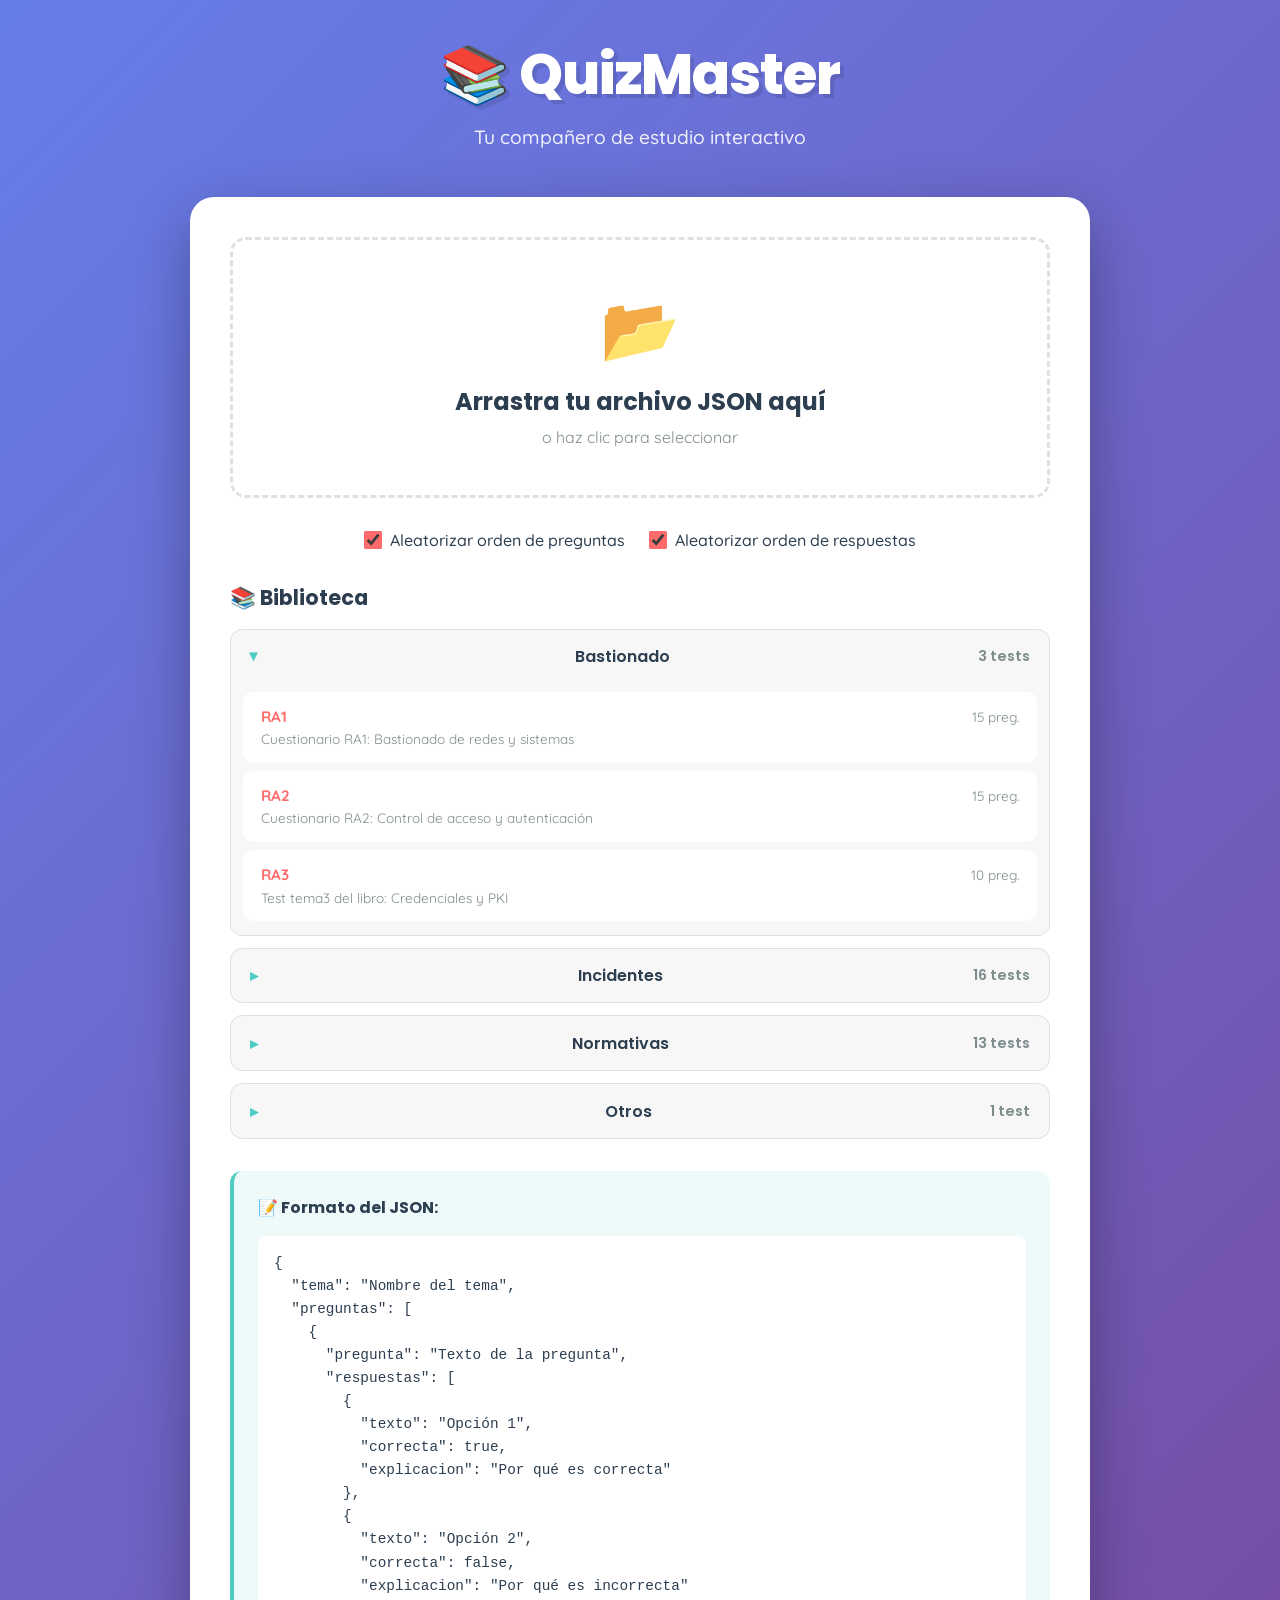
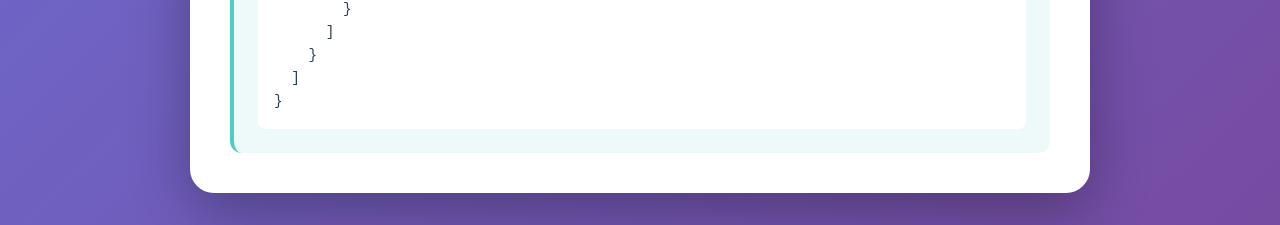
==== index.html @ 3b6802d4 "feat: catalogo de quizzes" ====
<!DOCTYPE html>
<html lang="es">

<head>
    <meta charset="UTF-8">
    <meta name="viewport" content="width=device-width, initial-scale=1.0">
    <title>QuizMaster - App de Estudio</title>
    <link href="fonts/fonts.css" rel="stylesheet">
    <style>
        * {
            margin: 0;
            padding: 0;
            box-sizing: border-box;
        }

        :root {
            --primary: #FF6B6B;
            --secondary: #4ECDC4;
            --accent: #FFE66D;
            --success: #95E1D3;
            --error: #FF6B9D;
            --bg: #F7F7F7;
            --card-bg: #FFFFFF;
            --text: #2C3E50;
            --text-light: #7F8C8D;
            --border: #E0E0E0;
        }

        body {
            font-family: 'Quicksand', sans-serif;
            background: linear-gradient(135deg, #667eea 0%, #764ba2 100%);
            min-height: 100vh;
            padding: 2rem;
            color: var(--text);
        }

        .container {
            max-width: 900px;
            margin: 0 auto;
        }

        .header {
            text-align: center;
            margin-bottom: 3rem;
            animation: fadeInDown 0.6s ease-out;
        }

        .header h1 {
            font-family: 'Poppins', sans-serif;
            font-size: 3.5rem;
            font-weight: 800;
            color: white;
            text-shadow: 4px 4px 0px rgba(0, 0, 0, 0.1);
            letter-spacing: -1px;
            margin-bottom: 0.5rem;
        }

        .header p {
            color: rgba(255, 255, 255, 0.9);
            font-size: 1.2rem;
            font-weight: 500;
        }

        .card {
            background: var(--card-bg);
            border-radius: 24px;
            padding: 2.5rem;
            box-shadow: 0 20px 60px rgba(0, 0, 0, 0.3);
            animation: fadeInUp 0.6s ease-out;
            animation-delay: 0.2s;
            animation-fill-mode: both;
        }

        .upload-zone {
            text-align: center;
            padding: 3rem 2rem;
            border: 3px dashed var(--border);
            border-radius: 16px;
            transition: all 0.3s ease;
            cursor: pointer;
            margin-bottom: 2rem;
        }

        .upload-zone:hover {
            border-color: var(--primary);
            background: rgba(255, 107, 107, 0.05);
            transform: translateY(-2px);
        }

        .upload-zone.dragover {
            border-color: var(--secondary);
            background: rgba(78, 205, 196, 0.1);
            transform: scale(1.02);
        }

        .upload-icon {
            font-size: 4rem;
            margin-bottom: 1rem;
        }

        .upload-zone h3 {
            font-family: 'Poppins', sans-serif;
            color: var(--text);
            margin-bottom: 0.5rem;
            font-size: 1.5rem;
        }

        .upload-zone p {
            color: var(--text-light);
            font-size: 1rem;
        }

        input[type="file"] {
            display: none;
        }

        .upload-options {
            display: flex;
            flex-wrap: wrap;
            gap: 1.5rem;
            justify-content: center;
            align-items: center;
            margin-bottom: 2rem;
        }

        .upload-options label {
            display: inline-flex;
            align-items: center;
            gap: 0.5rem;
            font-weight: 500;
            color: var(--text);
            cursor: pointer;
            user-select: none;
        }

        .upload-options input[type="checkbox"] {
            width: 18px;
            height: 18px;
            cursor: pointer;
            accent-color: var(--primary);
        }

        .tema-info {
            background: linear-gradient(135deg, var(--accent) 0%, var(--secondary) 100%);
            padding: 1.5rem;
            border-radius: 16px;
            margin-bottom: 2rem;
            animation: slideIn 0.5s ease-out;
        }

        .tema-info h2 {
            font-family: 'Poppins', sans-serif;
            color: var(--text);
            font-size: 1.8rem;
            margin-bottom: 0.5rem;
        }

        .tema-info p {
            color: var(--text);
            font-weight: 500;
        }

        .question-container {
            margin-bottom: 2rem;
        }

        .question-header {
            display: flex;
            justify-content: space-between;
            align-items: center;
            margin-bottom: 1.5rem;
        }

        .question-number {
            background: linear-gradient(135deg, var(--primary), var(--error));
            color: white;
            padding: 0.5rem 1.5rem;
            border-radius: 50px;
            font-weight: 700;
            font-family: 'Poppins', sans-serif;
        }

        .question-text {
            font-size: 1.4rem;
            font-weight: 600;
            margin-bottom: 2rem;
            line-height: 1.6;
            color: var(--text);
        }

        .answers {
            display: grid;
            gap: 1rem;
        }

        .answer-btn {
            background: var(--bg);
            border: 3px solid transparent;
            padding: 1.5rem;
            border-radius: 16px;
            cursor: pointer;
            transition: all 0.3s ease;
            text-align: left;
            font-size: 1.1rem;
            font-weight: 500;
            color: var(--text);
            position: relative;
            overflow: hidden;
        }

        .answer-btn::before {
            content: '';
            position: absolute;
            top: 0;
            left: -100%;
            width: 100%;
            height: 100%;
            background: linear-gradient(90deg, transparent, rgba(255, 255, 255, 0.4), transparent);
            transition: left 0.5s;
        }

        .answer-btn:hover::before {
            left: 100%;
        }

        .answer-btn:hover {
            transform: translateX(8px);
            border-color: var(--secondary);
            box-shadow: 0 8px 24px rgba(78, 205, 196, 0.3);
        }

        .answer-btn.selected {
            border-color: var(--primary);
            background: rgba(255, 107, 107, 0.1);
        }

        .answer-btn.correct {
            border-color: var(--success);
            background: rgba(149, 225, 211, 0.2);
        }

        .answer-btn.incorrect {
            border-color: var(--error);
            background: rgba(255, 107, 157, 0.25);
        }

        .answer-btn.disabled {
            cursor: not-allowed;
            opacity: 0.7;
        }

        .explanation {
            margin-top: 1rem;
            padding: 1rem 1.5rem;
            border-radius: 12px;
            background: rgba(0, 0, 0, 0.03);
            font-size: 0.95rem;
            line-height: 1.6;
            animation: fadeIn 0.4s ease-out;
        }

        .explanation.correct-exp {
            border-left: 4px solid var(--success);
        }

        .explanation.incorrect-exp {
            border-left: 4px solid var(--error);
        }

        .navigation {
            display: flex;
            gap: 1rem;
            justify-content: space-between;
            margin-top: 2rem;
        }

        .btn {
            font-family: 'Poppins', sans-serif;
            padding: 1rem 2rem;
            border: none;
            border-radius: 50px;
            font-size: 1rem;
            font-weight: 700;
            cursor: pointer;
            transition: all 0.3s ease;
            text-transform: uppercase;
            letter-spacing: 0.5px;
        }

        .btn-primary {
            background: linear-gradient(135deg, var(--primary), var(--error));
            color: white;
            box-shadow: 0 8px 20px rgba(255, 107, 107, 0.4);
        }

        .btn-primary:hover {
            transform: translateY(-3px);
            box-shadow: 0 12px 28px rgba(255, 107, 107, 0.5);
        }

        .btn-secondary {
            background: var(--bg);
            color: var(--text);
            border: 2px solid var(--border);
        }

        .btn-secondary:hover {
            border-color: var(--secondary);
            background: rgba(78, 205, 196, 0.1);
            transform: translateY(-2px);
        }

        .btn:disabled {
            opacity: 0.5;
            cursor: not-allowed;
            transform: none !important;
        }

        .progress-bar {
            width: 100%;
            height: 12px;
            background: var(--bg);
            border-radius: 50px;
            overflow: hidden;
            margin-bottom: 2rem;
        }

        .progress-fill {
            height: 100%;
            background: linear-gradient(90deg, var(--secondary), var(--success));
            transition: width 0.5s ease;
            border-radius: 50px;
        }

        .review-container {
            animation: fadeIn 0.6s ease-out;
        }

        .review-header {
            text-align: center;
            margin-bottom: 2rem;
        }

        .review-header h2 {
            font-family: 'Poppins', sans-serif;
            font-size: 2.5rem;
            color: var(--text);
            margin-bottom: 1rem;
        }

        .score-display {
            display: flex;
            justify-content: center;
            gap: 2rem;
            margin-bottom: 3rem;
            flex-wrap: wrap;
        }

        .score-card {
            background: linear-gradient(135deg, var(--accent), var(--secondary));
            padding: 2rem;
            border-radius: 20px;
            text-align: center;
            min-width: 150px;
            box-shadow: 0 8px 24px rgba(0, 0, 0, 0.1);
            transform: scale(0.9);
            animation: popIn 0.5s ease-out forwards;
        }

        .score-card:nth-child(2) {
            animation-delay: 0.1s;
        }

        .score-card:nth-child(3) {
            animation-delay: 0.2s;
        }

        .score-number {
            font-family: 'Poppins', sans-serif;
            font-size: 3rem;
            font-weight: 800;
            color: var(--text);
        }

        .score-label {
            font-size: 1rem;
            font-weight: 600;
            color: var(--text);
            margin-top: 0.5rem;
        }

        .review-question {
            background: var(--bg);
            padding: 2rem;
            border-radius: 16px;
            margin-bottom: 1.5rem;
            border-left: 6px solid var(--border);
        }

        .review-question.correct-q {
            border-left-color: var(--success);
        }

        .review-question.incorrect-q {
            border-left-color: var(--error);
        }

        .review-question h4 {
            font-size: 1.2rem;
            margin-bottom: 1rem;
            color: var(--text);
        }

        .review-answers {
            margin-top: 1rem;
        }

        .review-answer {
            padding: 0.8rem 1.2rem;
            margin-bottom: 0.5rem;
            border-radius: 10px;
            background: white;
            border: 2px solid transparent;
        }

        .review-answer.was-selected {
            border-color: var(--primary);
            background: rgba(255, 107, 107, 0.1);
        }

        .review-answer.is-correct {
            border-color: var(--success);
            background: rgba(149, 225, 211, 0.15);
            font-weight: 600;
        }

        .review-answer.was-selected.is-correct {
            background: rgba(149, 225, 211, 0.3);
        }

        @keyframes fadeInDown {
            from {
                opacity: 0;
                transform: translateY(-30px);
            }

            to {
                opacity: 1;
                transform: translateY(0);
            }
        }

        @keyframes fadeInUp {
            from {
                opacity: 0;
                transform: translateY(30px);
            }

            to {
                opacity: 1;
                transform: translateY(0);
            }
        }

        @keyframes fadeIn {
            from {
                opacity: 0;
            }

            to {
                opacity: 1;
            }
        }

        @keyframes slideIn {
            from {
                opacity: 0;
                transform: translateX(-20px);
            }

            to {
                opacity: 1;
                transform: translateX(0);
            }
        }

        @keyframes popIn {
            from {
                transform: scale(0.8);
                opacity: 0;
            }

            to {
                transform: scale(1);
                opacity: 1;
            }
        }

        .library {
            margin-bottom: 2rem;
            animation: fadeIn 0.4s ease-out;
        }

        .library-title {
            font-family: 'Poppins', sans-serif;
            font-size: 1.3rem;
            color: var(--text);
            margin-bottom: 1rem;
        }

        .library-group {
            background: var(--bg);
            border-radius: 12px;
            margin-bottom: 0.75rem;
            overflow: hidden;
            border: 1px solid var(--border);
        }

        .library-group > summary {
            cursor: pointer;
            padding: 0.9rem 1.2rem;
            font-family: 'Poppins', sans-serif;
            font-weight: 600;
            color: var(--text);
            list-style: none;
            display: flex;
            align-items: center;
            justify-content: space-between;
            transition: background 0.2s ease;
        }

        .library-group > summary:hover {
            background: rgba(78, 205, 196, 0.08);
        }

        .library-group > summary::-webkit-details-marker {
            display: none;
        }

        .library-group > summary::before {
            content: '▸';
            margin-right: 0.6rem;
            color: var(--secondary);
            transition: transform 0.2s ease;
            display: inline-block;
        }

        .library-group[open] > summary::before {
            transform: rotate(90deg);
        }

        .library-group .count {
            color: var(--text-light);
            font-weight: 500;
            font-size: 0.9rem;
        }

        .library-items {
            padding: 0.5rem 0.75rem 0.85rem;
            display: grid;
            gap: 0.5rem;
        }

        .library-item {
            background: white;
            border: 2px solid transparent;
            border-radius: 10px;
            padding: 0.8rem 1rem;
            cursor: pointer;
            text-align: left;
            font-family: 'Quicksand', sans-serif;
            font-size: 0.95rem;
            color: var(--text);
            display: grid;
            grid-template-columns: minmax(0, 1fr) auto;
            gap: 0.3rem 1rem;
            align-items: center;
            transition: all 0.2s ease;
        }

        .library-item:hover {
            border-color: var(--secondary);
            transform: translateX(4px);
            box-shadow: 0 4px 12px rgba(78, 205, 196, 0.18);
        }

        .library-item-name {
            font-weight: 700;
            color: var(--primary);
        }

        .library-item-count {
            color: var(--text-light);
            font-size: 0.85rem;
            white-space: nowrap;
        }

        .library-item-tema {
            grid-column: 1 / -1;
            color: var(--text-light);
            font-size: 0.85rem;
            line-height: 1.3;
        }

        .hidden {
            display: none;
        }

        @media (max-width: 768px) {
            body {
                padding: 1rem;
            }

            .header h1 {
                font-size: 2.5rem;
            }

            .card {
                padding: 1.5rem;
            }

            .score-display {
                flex-direction: column;
                align-items: center;
            }
        }
    </style>
</head>

<body>
    <div class="container">
        <div class="header">
            <h1>📚 QuizMaster</h1>
            <p>Tu compañero de estudio interactivo</p>
        </div>

        <!-- Vista de carga de archivo -->
        <div id="uploadView" class="card">
            <div class="upload-zone" id="uploadZone">
                <div class="upload-icon">📂</div>
                <h3>Arrastra tu archivo JSON aquí</h3>
                <p>o haz clic para seleccionar</p>
                <input type="file" id="fileInput" accept=".json">
            </div>

            <div class="upload-options">
                <label><input type="checkbox" id="shuffleQuestionsCheck" checked> Aleatorizar orden de preguntas</label>
                <label><input type="checkbox" id="shuffleAnswersCheck" checked> Aleatorizar orden de respuestas</label>
            </div>

            <div id="librarySection" class="library hidden">
                <h3 class="library-title">📚 Biblioteca</h3>
                <div id="libraryContent"></div>
            </div>

            <div
                style="padding: 1.5rem; background: rgba(78, 205, 196, 0.1); border-radius: 12px; border-left: 4px solid var(--secondary);">
                <h4 style="font-family: 'Poppins', sans-serif; margin-bottom: 1rem; color: var(--text);">📝 Formato del
                    JSON:</h4>
                <pre
                    style="background: white; padding: 1rem; border-radius: 8px; overflow-x: auto; font-size: 0.9rem; line-height: 1.6;">{
  "tema": "Nombre del tema",
  "preguntas": [
    {
      "pregunta": "Texto de la pregunta",
      "respuestas": [
        {
          "texto": "Opción 1",
          "correcta": true,
          "explicacion": "Por qué es correcta"
        },
        {
          "texto": "Opción 2",
          "correcta": false,
          "explicacion": "Por qué es incorrecta"
        }
      ]
    }
  ]
}</pre>
            </div>
        </div>

        <!-- Vista del quiz -->
        <div id="quizView" class="card hidden">
            <div id="temaInfo" class="tema-info"></div>

            <div class="progress-bar">
                <div id="progressFill" class="progress-fill" style="width: 0%"></div>
            </div>

            <div id="questionContainer" class="question-container"></div>

            <div class="navigation">
                <button id="prevBtn" class="btn btn-secondary" disabled>← Anterior</button>
                <button id="nextBtn" class="btn btn-primary">Siguiente →</button>
            </div>
        </div>

        <!-- Vista de revisión -->
        <div id="reviewView" class="card hidden">
            <div class="review-header">
                <h2>📊 Resumen de Resultados</h2>
            </div>

            <div class="score-display" id="scoreDisplay"></div>

            <div id="reviewContainer"></div>

            <div style="text-align: center; margin-top: 2rem;">
                <button id="restartBtn" class="btn btn-primary">🔄 Reintentar Quiz</button>
            </div>
        </div>
    </div>

    <script>
        let quizData = null;
        let originalQuizData = null;
        let currentQuestion = 0;
        let userAnswers = [];
        let showingExplanations = false;

        // Referencias a elementos
        const uploadView = document.getElementById('uploadView');
        const quizView = document.getElementById('quizView');
        const reviewView = document.getElementById('reviewView');
        const uploadZone = document.getElementById('uploadZone');
        const fileInput = document.getElementById('fileInput');
        const prevBtn = document.getElementById('prevBtn');
        const nextBtn = document.getElementById('nextBtn');
        const restartBtn = document.getElementById('restartBtn');
        const shuffleQuestionsCheck = document.getElementById('shuffleQuestionsCheck');
        const shuffleAnswersCheck = document.getElementById('shuffleAnswersCheck');

        // Eventos de carga de archivo
        uploadZone.addEventListener('click', () => fileInput.click());

        uploadZone.addEventListener('dragover', (e) => {
            e.preventDefault();
            uploadZone.classList.add('dragover');
        });

        uploadZone.addEventListener('dragleave', () => {
            uploadZone.classList.remove('dragover');
        });

        uploadZone.addEventListener('drop', (e) => {
            e.preventDefault();
            uploadZone.classList.remove('dragover');
            const file = e.dataTransfer.files[0];
            if (file && file.type === 'application/json') {
                loadQuizFile(file);
            }
        });

        // Cargar archivo JSON
        function loadQuizFile(file) {
            const reader = new FileReader();
            reader.onload = (e) => {
                try {
                    const parsed = JSON.parse(e.target.result);
                    if (validateQuizData(parsed)) {
                        originalQuizData = parsed;
                        prepareQuizData();
                        startQuiz();
                    } else {
                        alert('El formato del JSON no es válido. Por favor revisa la estructura.');
                    }
                } catch (error) {
                    alert('Error al leer el archivo JSON: ' + error.message);
                }
            };
            reader.readAsText(file);
        }

        // Reconstruye quizData a partir del JSON original aplicando las
        // aleatorizaciones marcadas. Se llama al cargar y al reintentar.
        function prepareQuizData() {
            quizData = structuredClone(originalQuizData);
            if (shuffleQuestionsCheck.checked) {
                shuffleArray(quizData.preguntas);
            }
            if (shuffleAnswersCheck.checked) {
                quizData.preguntas.forEach(p => shuffleArray(p.respuestas));
            }
        }

        // Función para mezclar un array (Fisher-Yates)
        function shuffleArray(array) {
            for (let i = array.length - 1; i > 0; i--) {
                const j = Math.floor(Math.random() * (i + 1));
                [array[i], array[j]] = [array[j], array[i]];
            }
        }

        // Validar estructura del JSON
        function validateQuizData(data) {
            return data &&
                data.tema &&
                Array.isArray(data.preguntas) &&
                data.preguntas.length > 0 &&
                data.preguntas.every(p =>
                    p.pregunta &&
                    Array.isArray(p.respuestas) &&
                    p.respuestas.length >= 2 &&
                    p.respuestas.every(r => r.texto && typeof r.correcta === 'boolean' && r.explicacion)
                );
        }

        // Iniciar quiz
        function startQuiz() {
            currentQuestion = 0;
            userAnswers = new Array(quizData.preguntas.length).fill(null);
            showingExplanations = false;

            uploadView.classList.add('hidden');
            quizView.classList.remove('hidden');
            reviewView.classList.add('hidden');

            document.getElementById('temaInfo').innerHTML = `
                <h2>${quizData.tema}</h2>
                <p>${quizData.preguntas.length} preguntas</p>
            `;

            renderQuestion();
        }

        // Renderizar pregunta actual
        function renderQuestion() {
            const pregunta = quizData.preguntas[currentQuestion];
            const container = document.getElementById('questionContainer');
            const selectedIndex = userAnswers[currentQuestion];
            const correctIndex = pregunta.respuestas.findIndex(r => r.correcta);

            let html = `
                <div class="question-header">
                    <span class="question-number">Pregunta ${currentQuestion + 1} de ${quizData.preguntas.length}</span>
                </div>
                <div class="question-text">${pregunta.pregunta}</div>
                <div class="answers">
            `;

            pregunta.respuestas.forEach((respuesta, index) => {
                const isSelected = selectedIndex === index;
                const isCorrect = respuesta.correcta;

                let classes = 'answer-btn';
                if (showingExplanations) {
                    classes += ' disabled';
                    if (isSelected && isCorrect) classes += ' correct selected';
                    else if (isSelected && !isCorrect) classes += ' incorrect selected';
                    else if (isCorrect) classes += ' correct';
                } else if (isSelected) {
                    classes += ' selected';
                }

                // Añadir icono de check si está seleccionada y ya se mostró la explicación
                let icon = '';
                if (showingExplanations && isSelected) {
                    icon = isCorrect ? '<span style="color: #95E1D3; font-size: 1.3rem; margin-right: 0.5rem;">✓</span>' : '<span style="color: #FF6B9D; font-size: 1.3rem; margin-right: 0.5rem;">✗</span>';
                }

                html += `
                    <button class="${classes}" onclick="selectAnswer(${index})" ${showingExplanations ? 'disabled' : ''}>
                        ${icon}${respuesta.texto}
                    </button>
                `;

                // Mostrar explicación solo si:
                // 1. Es la respuesta seleccionada, o
                // 2. Es la respuesta correcta Y la seleccionada fue incorrecta
                if (showingExplanations) {
                    const shouldShowExplanation = isSelected || (isCorrect && selectedIndex !== correctIndex);

                    if (shouldShowExplanation) {
                        const expClass = isCorrect ? 'correct-exp' : 'incorrect-exp';
                        html += `<div class="explanation ${expClass}">${respuesta.explicacion}</div>`;
                    }
                }
            });

            html += '</div>';
            container.innerHTML = html;

            updateProgress();
            updateNavigationButtons();
        }

        // Seleccionar respuesta
        function selectAnswer(index) {
            if (showingExplanations) return;

            userAnswers[currentQuestion] = index;
            showingExplanations = true;
            renderQuestion();
        }

        // Actualizar barra de progreso
        function updateProgress() {
            const progress = ((currentQuestion + 1) / quizData.preguntas.length) * 100;
            document.getElementById('progressFill').style.width = progress + '%';
        }

        // Actualizar botones de navegación
        function updateNavigationButtons() {
            prevBtn.disabled = currentQuestion === 0;

            if (currentQuestion === quizData.preguntas.length - 1) {
                nextBtn.textContent = 'Ver Resultados 🎯';
            } else {
                nextBtn.textContent = 'Siguiente →';
            }
        }

        // Navegación
        prevBtn.addEventListener('click', () => {
            if (currentQuestion > 0) {
                currentQuestion--;
                showingExplanations = userAnswers[currentQuestion] !== null;
                renderQuestion();
            }
        });

        nextBtn.addEventListener('click', () => {
            if (currentQuestion < quizData.preguntas.length - 1) {
                currentQuestion++;
                showingExplanations = userAnswers[currentQuestion] !== null;
                renderQuestion();
            } else {
                showReview();
            }
        });

        // Mostrar revisión
        function showReview() {
            quizView.classList.add('hidden');
            reviewView.classList.remove('hidden');

            const correctAnswers = userAnswers.filter((answer, index) => {
                if (answer === null) return false;
                return quizData.preguntas[index].respuestas[answer].correcta;
            }).length;

            const totalQuestions = quizData.preguntas.length;
            const percentage = Math.round((correctAnswers / totalQuestions) * 100);

            document.getElementById('scoreDisplay').innerHTML = `
                <div class="score-card">
                    <div class="score-number">${correctAnswers}</div>
                    <div class="score-label">Correctas</div>
                </div>
                <div class="score-card">
                    <div class="score-number">${totalQuestions - correctAnswers}</div>
                    <div class="score-label">Incorrectas</div>
                </div>
                <div class="score-card">
                    <div class="score-number">${percentage}%</div>
                    <div class="score-label">Puntuación</div>
                </div>
            `;

            let reviewHtml = '';
            quizData.preguntas.forEach((pregunta, qIndex) => {
                const userAnswer = userAnswers[qIndex];
                const isCorrect = userAnswer !== null && pregunta.respuestas[userAnswer].correcta;

                reviewHtml += `
                    <div class="review-question ${isCorrect ? 'correct-q' : 'incorrect-q'}">
                        <h4>${qIndex + 1}. ${pregunta.pregunta}</h4>
                        <div class="review-answers">
                `;

                pregunta.respuestas.forEach((respuesta, rIndex) => {
                    let classes = 'review-answer';
                    if (userAnswer === rIndex) classes += ' was-selected';
                    if (respuesta.correcta) classes += ' is-correct';

                    const icon = respuesta.correcta ? '✓' : (userAnswer === rIndex ? '✗' : '');

                    reviewHtml += `
                        <div class="${classes}">
                            ${icon} ${respuesta.texto}
                            <div class="explanation ${respuesta.correcta ? 'correct-exp' : 'incorrect-exp'}" style="margin-top: 0.5rem;">
                                ${respuesta.explicacion}
                            </div>
                        </div>
                    `;
                });

                reviewHtml += `
                        </div>
                    </div>
                `;
            });

            document.getElementById('reviewContainer').innerHTML = reviewHtml;
        }

        // Reiniciar
        restartBtn.addEventListener('click', () => {
            if (confirm('¿Quieres reintentar el quiz o cargar un nuevo archivo?')) {
                prepareQuizData();
                startQuiz();
            } else {
                location.reload();
            }
        });

        // Biblioteca: carga manifest de quizzes incluidos (sólo cuando se sirve por HTTP).
        // En modo file:// el fetch falla y la sección permanece oculta.
        function escapeHtml(s) {
            return String(s).replace(/[&<>"']/g, c => ({
                '&': '&amp;', '<': '&lt;', '>': '&gt;', '"': '&quot;', "'": '&#39;'
            }[c]));
        }

        async function loadLibrary() {
            try {
                const res = await fetch('quizzes.json');
                if (!res.ok) return;
                const manifest = await res.json();
                if (!manifest.groups || !manifest.groups.length) return;
                const section = document.getElementById('librarySection');
                const content = document.getElementById('libraryContent');
                let html = '';
                manifest.groups.forEach((g, gi) => {
                    html += `<details class="library-group"${gi === 0 ? ' open' : ''}>` +
                        `<summary><span>${escapeHtml(g.name)}</span>` +
                        `<span class="count">${g.files.length} test${g.files.length === 1 ? '' : 's'}</span></summary>` +
                        `<div class="library-items">`;
                    g.files.forEach(f => {
                        html += `<button type="button" class="library-item" data-path="${escapeHtml(f.path)}">` +
                            `<span class="library-item-name">${escapeHtml(f.name)}</span>` +
                            `<span class="library-item-count">${f.count} preg.</span>` +
                            `<span class="library-item-tema">${escapeHtml(f.tema)}</span>` +
                            `</button>`;
                    });
                    html += `</div></details>`;
                });
                content.innerHTML = html;
                section.classList.remove('hidden');
                content.querySelectorAll('.library-item').forEach(btn => {
                    btn.addEventListener('click', () => loadQuizFromPath(btn.dataset.path));
                });
            } catch (e) {
                // Manifest no disponible (probablemente file://) — biblioteca queda oculta.
                console.debug('Biblioteca no disponible:', e.message);
            }
        }

        async function loadQuizFromPath(path) {
            try {
                const res = await fetch(path);
                if (!res.ok) throw new Error('HTTP ' + res.status);
                const parsed = await res.json();
                if (!validateQuizData(parsed)) {
                    alert('El JSON no tiene un formato válido.');
                    return;
                }
                originalQuizData = parsed;
                prepareQuizData();
                startQuiz();
            } catch (e) {
                alert('Error al cargar el quiz: ' + e.message);
            }
        }

        loadLibrary();
    </script>
</body>

</html>
---- fonts/fonts.css ----
/* latin-ext */
@font-face {
  font-family: 'Poppins';
  font-style: normal;
  font-weight: 600;
  font-display: swap;
  src: url(poppins-600-latin-ext.woff2) format('woff2');
  unicode-range: U+0100-02BA, U+02BD-02C5, U+02C7-02CC, U+02CE-02D7, U+02DD-02FF, U+0304, U+0308, U+0329, U+1D00-1DBF, U+1E00-1E9F, U+1EF2-1EFF, U+2020, U+20A0-20AB, U+20AD-20C0, U+2113, U+2C60-2C7F, U+A720-A7FF;
}
/* latin */
@font-face {
  font-family: 'Poppins';
  font-style: normal;
  font-weight: 600;
  font-display: swap;
  src: url(poppins-600-latin.woff2) format('woff2');
  unicode-range: U+0000-00FF, U+0131, U+0152-0153, U+02BB-02BC, U+02C6, U+02DA, U+02DC, U+0304, U+0308, U+0329, U+2000-206F, U+20AC, U+2122, U+2191, U+2193, U+2212, U+2215, U+FEFF, U+FFFD;
}
/* latin-ext */
@font-face {
  font-family: 'Poppins';
  font-style: normal;
  font-weight: 700;
  font-display: swap;
  src: url(poppins-700-latin-ext.woff2) format('woff2');
  unicode-range: U+0100-02BA, U+02BD-02C5, U+02C7-02CC, U+02CE-02D7, U+02DD-02FF, U+0304, U+0308, U+0329, U+1D00-1DBF, U+1E00-1E9F, U+1EF2-1EFF, U+2020, U+20A0-20AB, U+20AD-20C0, U+2113, U+2C60-2C7F, U+A720-A7FF;
}
/* latin */
@font-face {
  font-family: 'Poppins';
  font-style: normal;
  font-weight: 700;
  font-display: swap;
  src: url(poppins-700-latin.woff2) format('woff2');
  unicode-range: U+0000-00FF, U+0131, U+0152-0153, U+02BB-02BC, U+02C6, U+02DA, U+02DC, U+0304, U+0308, U+0329, U+2000-206F, U+20AC, U+2122, U+2191, U+2193, U+2212, U+2215, U+FEFF, U+FFFD;
}
/* latin-ext */
@font-face {
  font-family: 'Poppins';
  font-style: normal;
  font-weight: 800;
  font-display: swap;
  src: url(poppins-800-latin-ext.woff2) format('woff2');
  unicode-range: U+0100-02BA, U+02BD-02C5, U+02C7-02CC, U+02CE-02D7, U+02DD-02FF, U+0304, U+0308, U+0329, U+1D00-1DBF, U+1E00-1E9F, U+1EF2-1EFF, U+2020, U+20A0-20AB, U+20AD-20C0, U+2113, U+2C60-2C7F, U+A720-A7FF;
}
/* latin */
@font-face {
  font-family: 'Poppins';
  font-style: normal;
  font-weight: 800;
  font-display: swap;
  src: url(poppins-800-latin.woff2) format('woff2');
  unicode-range: U+0000-00FF, U+0131, U+0152-0153, U+02BB-02BC, U+02C6, U+02DA, U+02DC, U+0304, U+0308, U+0329, U+2000-206F, U+20AC, U+2122, U+2191, U+2193, U+2212, U+2215, U+FEFF, U+FFFD;
}
/* latin-ext */
@font-face {
  font-family: 'Quicksand';
  font-style: normal;
  font-weight: 400;
  font-display: swap;
  src: url(quicksand-400-latin-ext.woff2) format('woff2');
  unicode-range: U+0100-02BA, U+02BD-02C5, U+02C7-02CC, U+02CE-02D7, U+02DD-02FF, U+0304, U+0308, U+0329, U+1D00-1DBF, U+1E00-1E9F, U+1EF2-1EFF, U+2020, U+20A0-20AB, U+20AD-20C0, U+2113, U+2C60-2C7F, U+A720-A7FF;
}
/* latin */
@font-face {
  font-family: 'Quicksand';
  font-style: normal;
  font-weight: 400;
  font-display: swap;
  src: url(quicksand-400-latin.woff2) format('woff2');
  unicode-range: U+0000-00FF, U+0131, U+0152-0153, U+02BB-02BC, U+02C6, U+02DA, U+02DC, U+0304, U+0308, U+0329, U+2000-206F, U+20AC, U+2122, U+2191, U+2193, U+2212, U+2215, U+FEFF, U+FFFD;
}
/* latin-ext */
@font-face {
  font-family: 'Quicksand';
  font-style: normal;
  font-weight: 500;
  font-display: swap;
  src: url(quicksand-500-latin-ext.woff2) format('woff2');
  unicode-range: U+0100-02BA, U+02BD-02C5, U+02C7-02CC, U+02CE-02D7, U+02DD-02FF, U+0304, U+0308, U+0329, U+1D00-1DBF, U+1E00-1E9F, U+1EF2-1EFF, U+2020, U+20A0-20AB, U+20AD-20C0, U+2113, U+2C60-2C7F, U+A720-A7FF;
}
/* latin */
@font-face {
  font-family: 'Quicksand';
  font-style: normal;
  font-weight: 500;
  font-display: swap;
  src: url(quicksand-500-latin.woff2) format('woff2');
  unicode-range: U+0000-00FF, U+0131, U+0152-0153, U+02BB-02BC, U+02C6, U+02DA, U+02DC, U+0304, U+0308, U+0329, U+2000-206F, U+20AC, U+2122, U+2191, U+2193, U+2212, U+2215, U+FEFF, U+FFFD;
}
/* latin-ext */
@font-face {
  font-family: 'Quicksand';
  font-style: normal;
  font-weight: 700;
  font-display: swap;
  src: url(quicksand-700-latin-ext.woff2) format('woff2');
  unicode-range: U+0100-02BA, U+02BD-02C5, U+02C7-02CC, U+02CE-02D7, U+02DD-02FF, U+0304, U+0308, U+0329, U+1D00-1DBF, U+1E00-1E9F, U+1EF2-1EFF, U+2020, U+20A0-20AB, U+20AD-20C0, U+2113, U+2C60-2C7F, U+A720-A7FF;
}
/* latin */
@font-face {
  font-family: 'Quicksand';
  font-style: normal;
  font-weight: 700;
  font-display: swap;
  src: url(quicksand-700-latin.woff2) format('woff2');
  unicode-range: U+0000-00FF, U+0131, U+0152-0153, U+02BB-02BC, U+02C6, U+02DA, U+02DC, U+0304, U+0308, U+0329, U+2000-206F, U+20AC, U+2122, U+2191, U+2193, U+2212, U+2215, U+FEFF, U+FFFD;
}
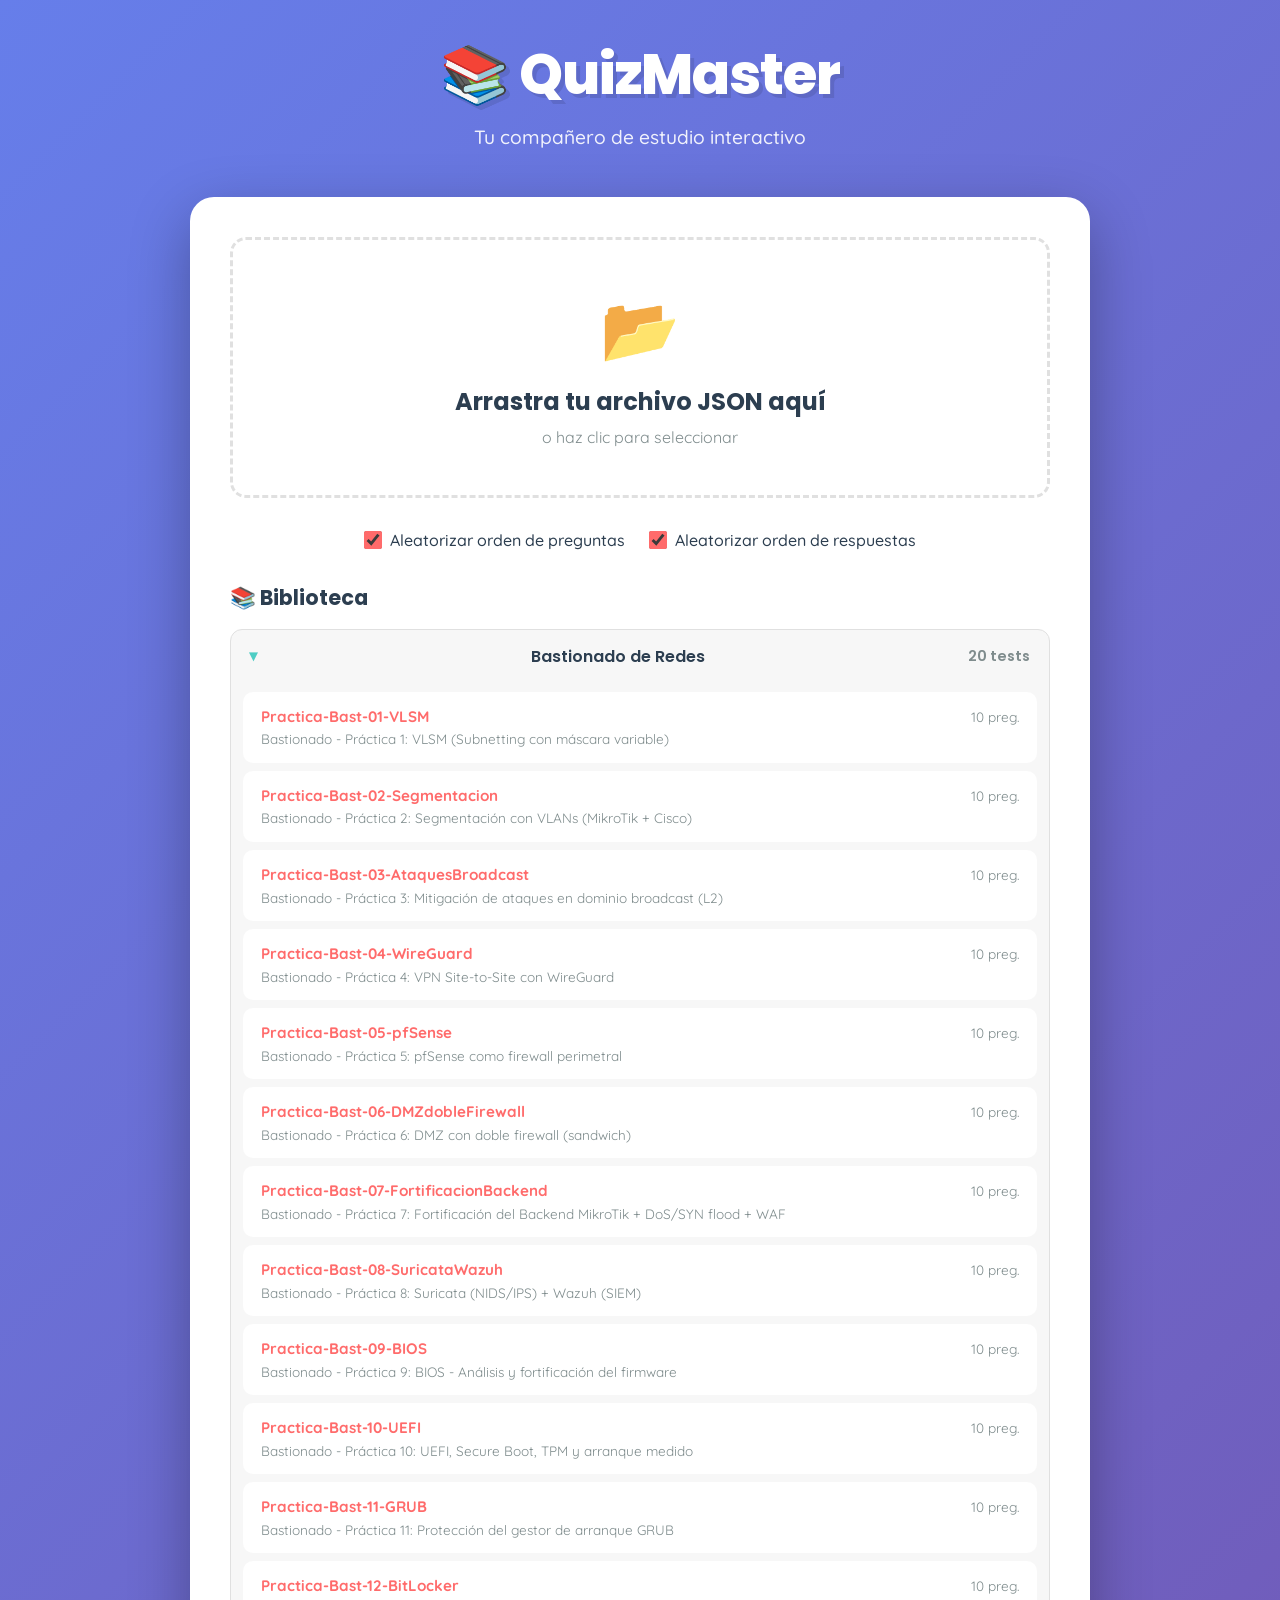
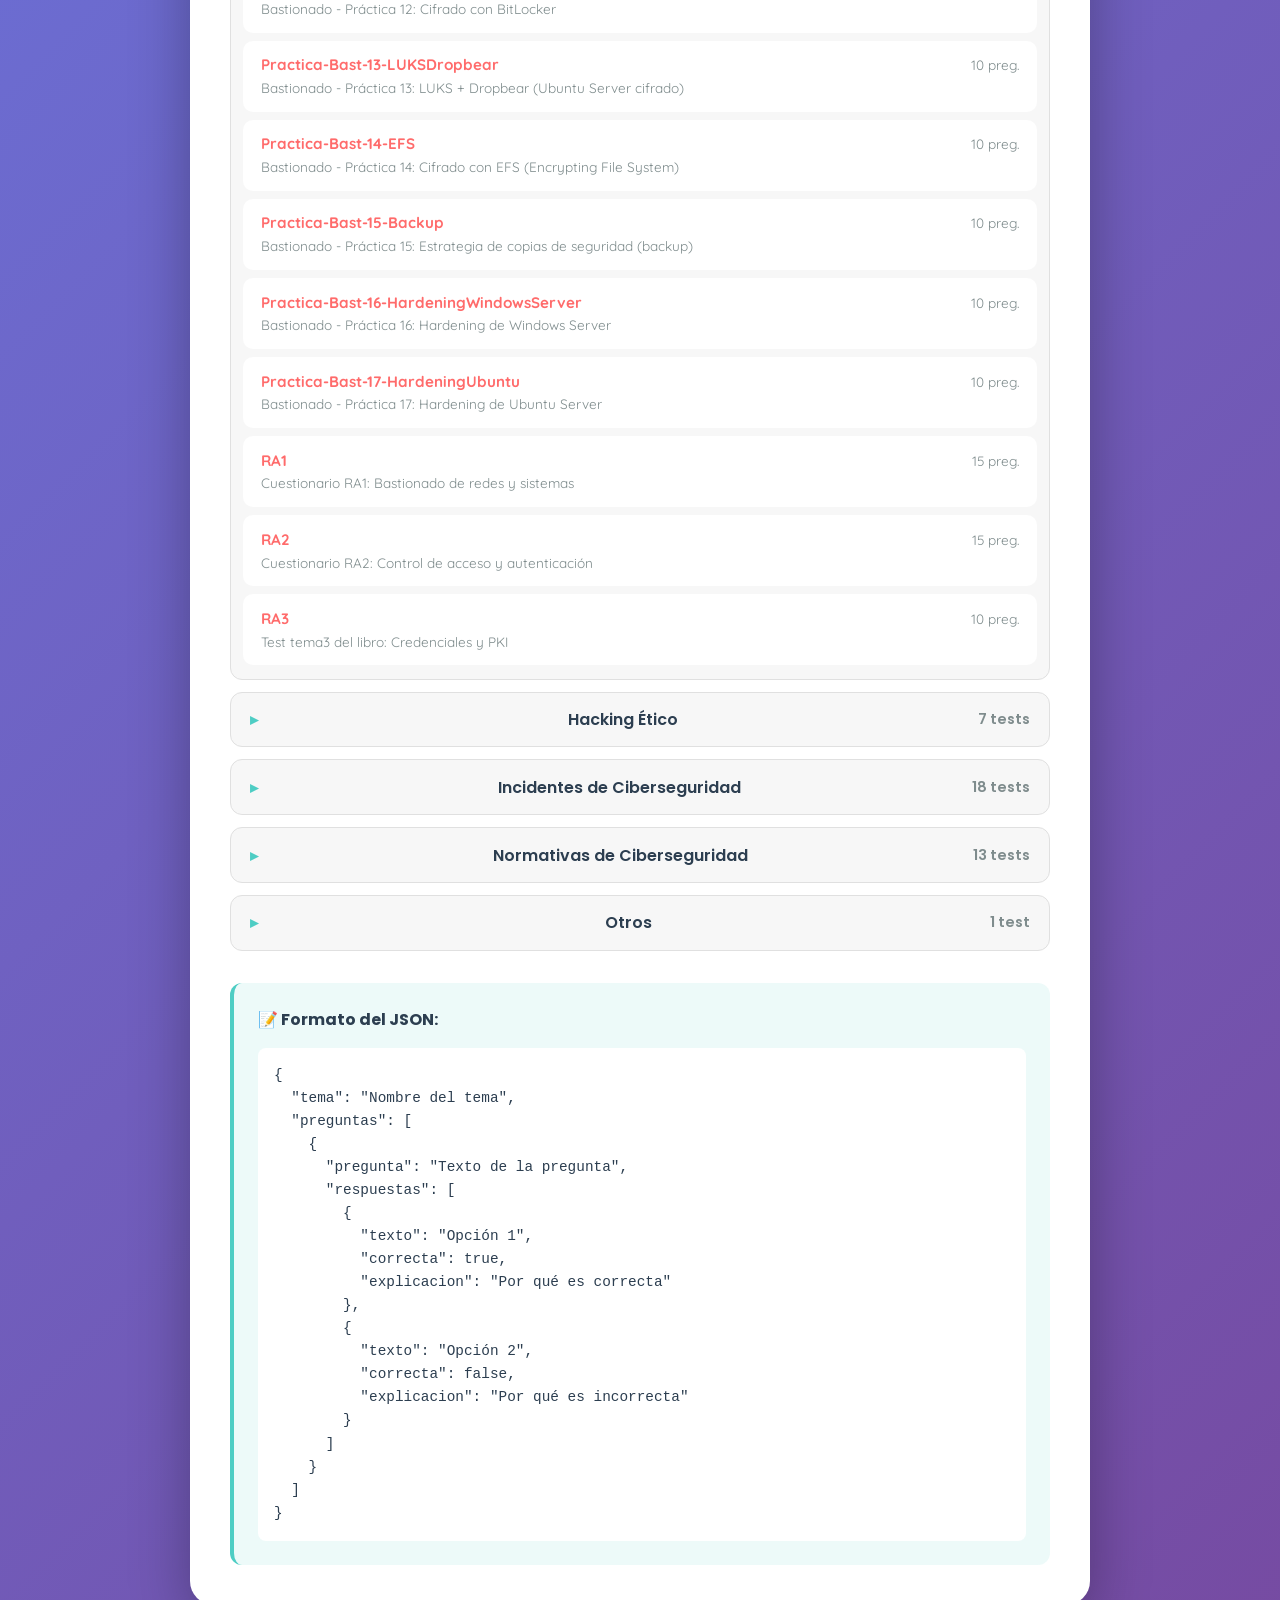
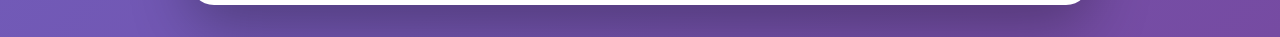
==== commit c32d5e14: "feat: nuevo test incidentes" ====
--- a/index.html
+++ b/index.html
@@ -314,6 +314,35 @@
             opacity: 0.5;
             cursor: not-allowed;
             transform: none !important;
+        }
+
+        .modal-dialog {
+            background: var(--card-bg);
+            color: var(--text);
+            border: none;
+            border-radius: 24px;
+            padding: 2rem;
+            max-width: 480px;
+            width: calc(100% - 2rem);
+            box-shadow: 0 20px 60px rgba(0, 0, 0, 0.4);
+            text-align: center;
+        }
+
+        .modal-dialog::backdrop {
+            background: rgba(0, 0, 0, 0.6);
+        }
+
+        .modal-dialog h3 {
+            color: var(--text);
+            margin-bottom: 1.5rem;
+            font-size: 1.25rem;
+        }
+
+        .modal-actions {
+            display: flex;
+            gap: 1rem;
+            justify-content: center;
+            flex-wrap: wrap;
         }
 
         .progress-bar {
@@ -713,6 +742,14 @@
         </div>
     </div>
 
+    <dialog id="restartModal" class="modal-dialog" aria-labelledby="restartModalTitle">
+        <h3 id="restartModalTitle">¿Quieres reintentar el quiz o cargar un nuevo archivo?</h3>
+        <div class="modal-actions">
+            <button id="restartModalRetry" class="btn btn-primary">🔄 Reintentar</button>
+            <button id="restartModalHome" class="btn btn-secondary">🏠 Volver a inicio</button>
+        </div>
+    </dialog>
+
     <script>
         let quizData = null;
         let originalQuizData = null;
@@ -997,13 +1034,23 @@
         }
 
         // Reiniciar
+        const restartModal = document.getElementById('restartModal');
+        const restartModalRetry = document.getElementById('restartModalRetry');
+        const restartModalHome = document.getElementById('restartModalHome');
+
         restartBtn.addEventListener('click', () => {
-            if (confirm('¿Quieres reintentar el quiz o cargar un nuevo archivo?')) {
-                prepareQuizData();
-                startQuiz();
-            } else {
-                location.reload();
-            }
+            restartModal.showModal();
+        });
+
+        restartModalRetry.addEventListener('click', () => {
+            restartModal.close();
+            prepareQuizData();
+            startQuiz();
+        });
+
+        restartModalHome.addEventListener('click', () => {
+            restartModal.close();
+            location.reload();
         });
 
         // Biblioteca: carga manifest de quizzes incluidos (sólo cuando se sirve por HTTP).
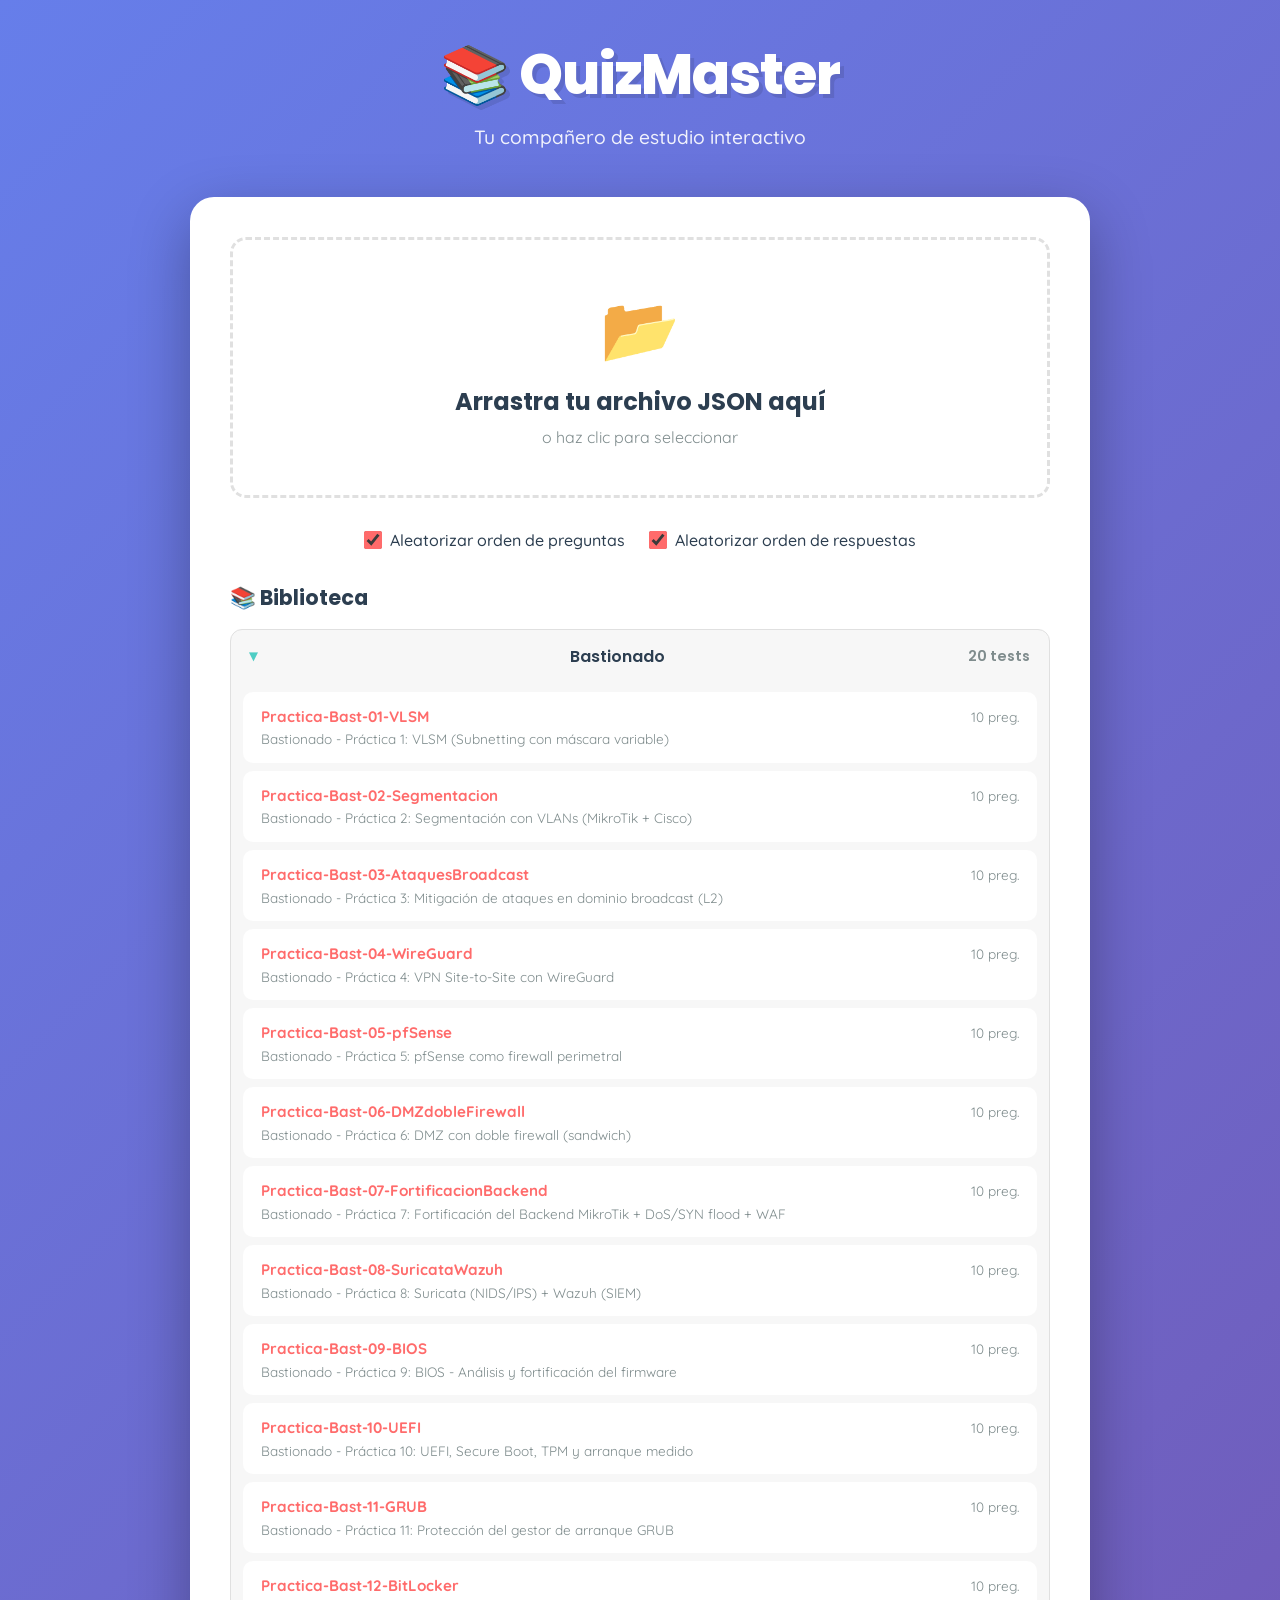
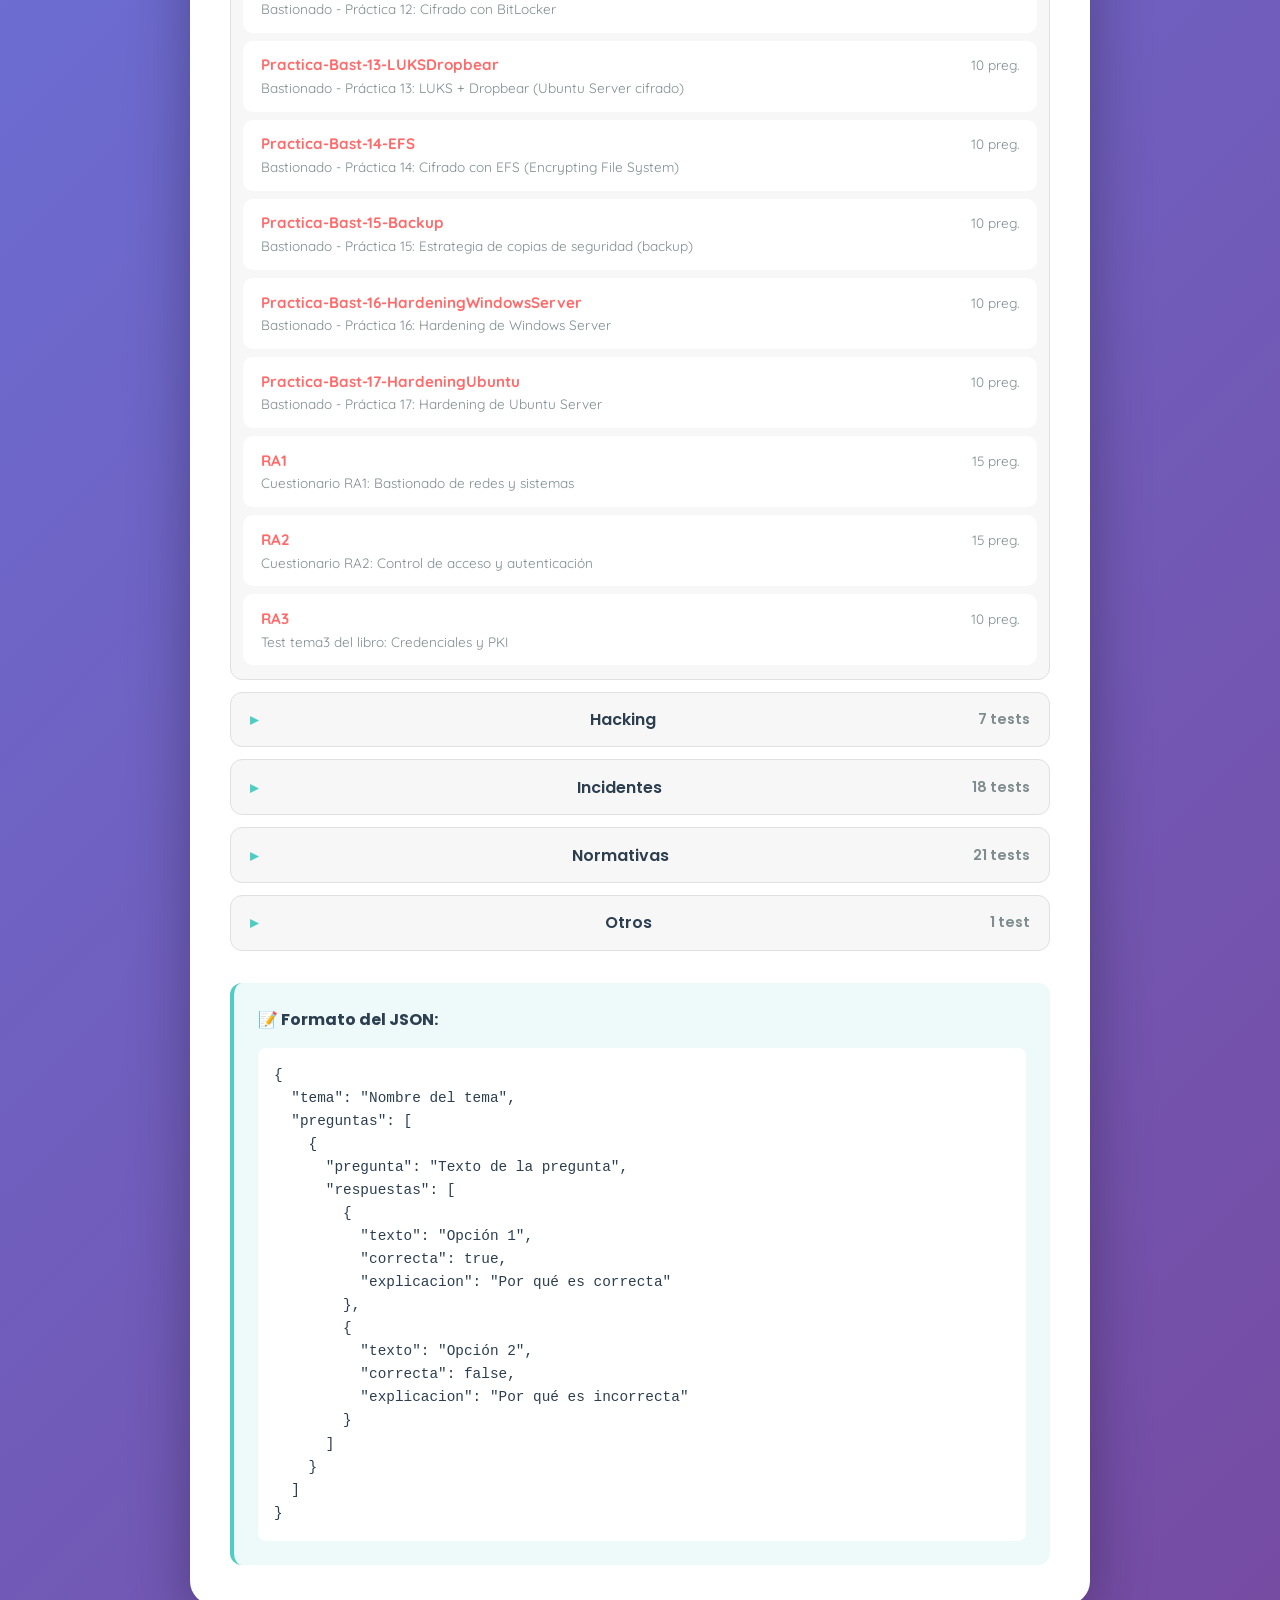
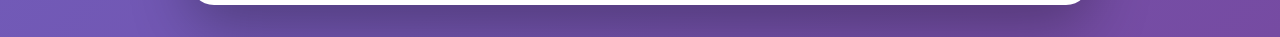
==== commit e726ec04: "feat: destacados" ====
--- a/index.html
+++ b/index.html
@@ -616,6 +616,16 @@
         .library-item-name {
             font-weight: 700;
             color: var(--primary);
+        }
+
+        .library-item.starred {
+            background: linear-gradient(135deg, #fff8e1 0%, #ffffff 60%);
+            border-color: #ffd54f;
+        }
+
+        .library-item-star {
+            color: #f9a825;
+            margin-right: 0.3rem;
         }
 
         .library-item-count {
@@ -1076,8 +1086,10 @@
                         `<span class="count">${g.files.length} test${g.files.length === 1 ? '' : 's'}</span></summary>` +
                         `<div class="library-items">`;
                     g.files.forEach(f => {
-                        html += `<button type="button" class="library-item" data-path="${escapeHtml(f.path)}">` +
-                            `<span class="library-item-name">${escapeHtml(f.name)}</span>` +
+                        const starClass = f.starred ? ' starred' : '';
+                        const starIcon = f.starred ? '<span class="library-item-star" aria-label="destacado">★</span>' : '';
+                        html += `<button type="button" class="library-item${starClass}" data-path="${escapeHtml(f.path)}">` +
+                            `<span class="library-item-name">${starIcon}${escapeHtml(f.name)}</span>` +
                             `<span class="library-item-count">${f.count} preg.</span>` +
                             `<span class="library-item-tema">${escapeHtml(f.tema)}</span>` +
                             `</button>`;
